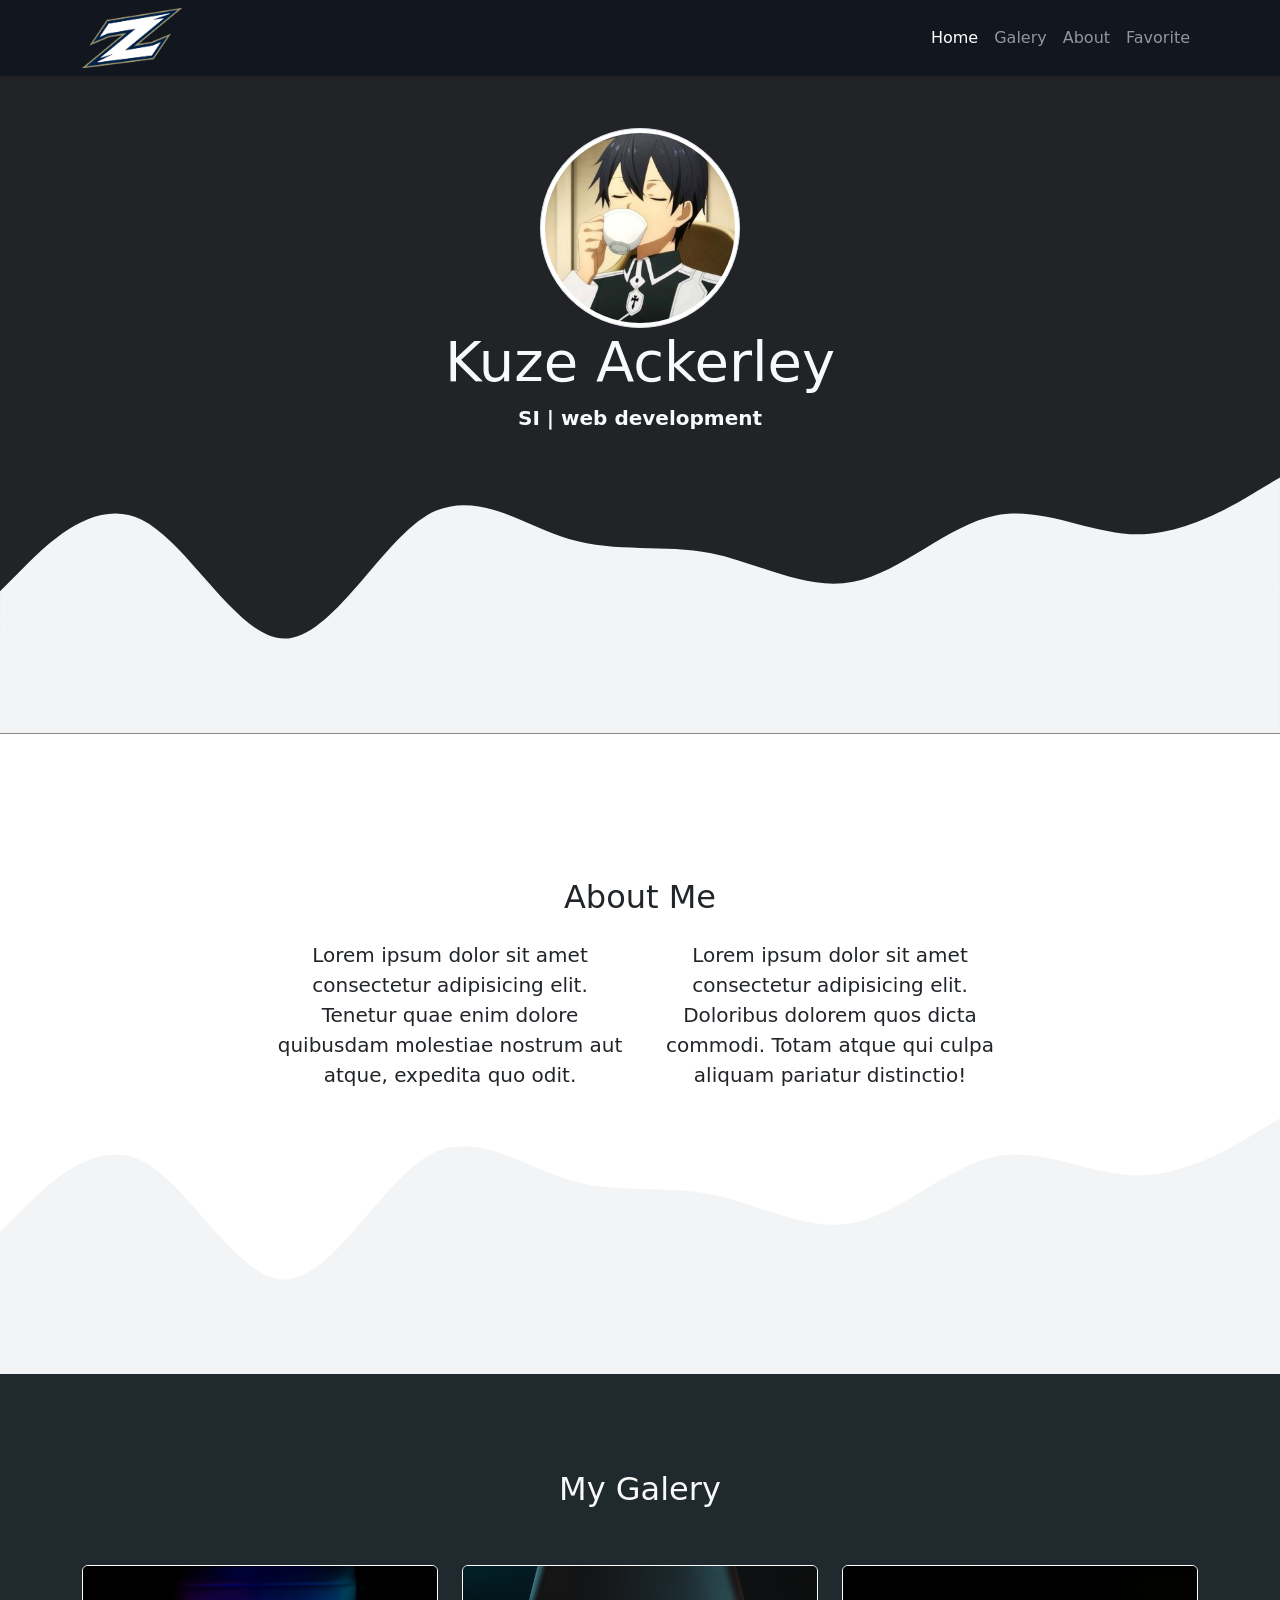
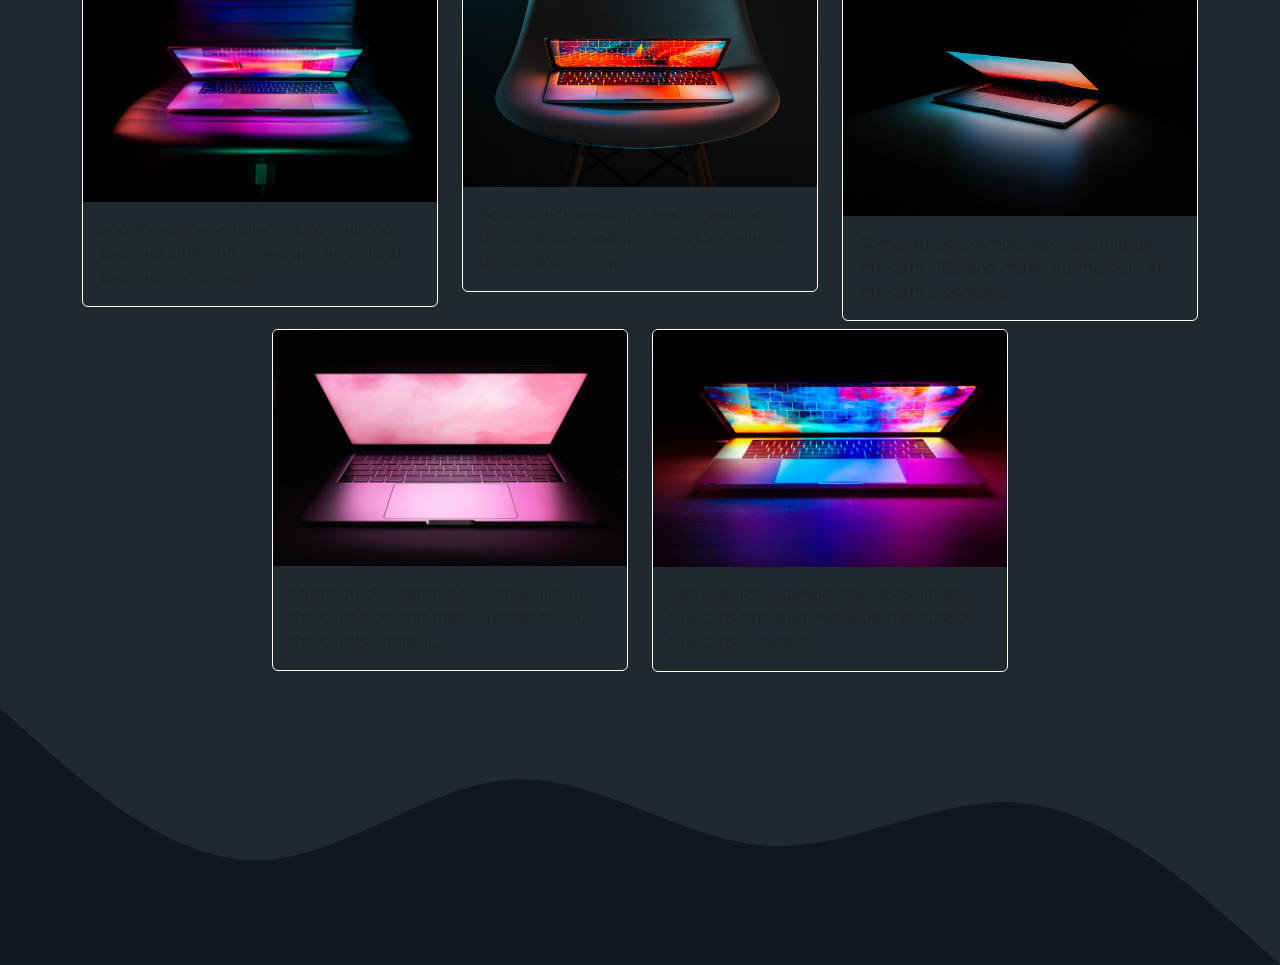
==== index.html @ e46e3fbf "ubah aja" ====
<!DOCTYPE html>
<html lang="en">
  <head>
    <!-- Required meta tags -->
    <meta charset="utf-8" />
    <meta name="viewport" content="width=device-width, initial-scale=1" />

    <!-- Bootstrap CSS -->
    <link href="https://cdn.jsdelivr.net/npm/bootstrap@5.1.3/dist/css/bootstrap.min.css" rel="stylesheet" integrity="sha384-1BmE4kWBq78iYhFldvKuhfTAU6auU8tT94WrHftjDbrCEXSU1oBoqyl2QvZ6jIW3" crossorigin="anonymous" />
    <link rel="stylesheet" href="style.css" />
    <title>My portofolio ! Muhammad Agil!</title>
  </head>

  <body id="home">
    <nav class="navbar navbar-expand-lg navbar-dark shadow-sm fixed-top" style="background-color: #11161f">
      <div class="container">
        <img src="image/logo.png" alt="" width="100" height="60" />

        <button class="navbar-toggler" type="button" data-bs-toggle="collapse" data-bs-target="#navbarNav" aria-controls="navbarNav" aria-expanded="false" aria-label="Toggle navigation">
          <span class="navbar-toggler-icon"></span>
        </button>
        <div class="collapse navbar-collapse" id="navbarNav">
          <ul class="navbar-nav ms-auto">
            <li class="nav-item">
              <a class="nav-link active" aria-current="page" href="#home">Home</a>
            </li>
            <li class="nav-item">
              <a class="nav-link" href="#galery">Galery</a>
            </li>
            <li class="nav-item">
              <a class="nav-link" href="#about">About</a>
            </li>
            <li class="nav-item">
              <a class="nav-link" href="favorite.html">Favorite</a>
            </li>
          </ul>
        </div>
      </div>
    </nav>
    <section class="jumbotron mb-5 text-light">
      <img src="/image/mntp.jpg" alt="agil" width="200" class="rounded-circle img-thumbnail" />
      <h1 class="display-4">Kuze Ackerley</h1>
      <p class="lead fw-bold">SI | web development</p>
      <svg xmlns="http://www.w3.org/2000/svg" viewBox="0 0 1440 320">
        <path
          fill="#f3f4f5"
          fill-opacity="1"
          d="M0,160L26.7,133.3C53.3,107,107,53,160,80C213.3,107,267,213,320,213.3C373.3,213,427,107,480,74.7C533.3,43,587,85,640,101.3C693.3,117,747,107,800,117.3C853.3,128,907,160,960,149.3C1013.3,139,1067,85,1120,74.7C1173.3,64,1227,96,1280,96C1333.3,96,1387,64,1413,48L1440,32L1440,320L1413.3,320C1386.7,320,1333,320,1280,320C1226.7,320,1173,320,1120,320C1066.7,320,1013,320,960,320C906.7,320,853,320,800,320C746.7,320,693,320,640,320C586.7,320,533,320,480,320C426.7,320,373,320,320,320C266.7,320,213,320,160,320C106.7,320,53,320,27,320L0,320Z"
        ></path>
      </svg>
    </section>
    <section id="about">
      <div class="container">
        <div class="row mb-3">
          <div class="col text-center">
            <h2>About Me</h2>
          </div>
        </div>
        <div class="row justify-content-center fs-5 text-center">
          <div class="col-md-4">Lorem ipsum dolor sit amet consectetur adipisicing elit. Tenetur quae enim dolore quibusdam molestiae nostrum aut atque, expedita quo odit.</div>
          <div class="col-md-4">Lorem ipsum dolor sit amet consectetur adipisicing elit. Doloribus dolorem quos dicta commodi. Totam atque qui culpa aliquam pariatur distinctio!</div>
        </div>
      </div>
      <svg xmlns="http://www.w3.org/2000/svg" viewBox="0 0 1440 320">
        <path
          fill="#f3f4f5"
          fill-opacity="1"
          d="M0,160L26.7,133.3C53.3,107,107,53,160,80C213.3,107,267,213,320,213.3C373.3,213,427,107,480,74.7C533.3,43,587,85,640,101.3C693.3,117,747,107,800,117.3C853.3,128,907,160,960,149.3C1013.3,139,1067,85,1120,74.7C1173.3,64,1227,96,1280,96C1333.3,96,1387,64,1413,48L1440,32L1440,320L1413.3,320C1386.7,320,1333,320,1280,320C1226.7,320,1173,320,1120,320C1066.7,320,1013,320,960,320C906.7,320,853,320,800,320C746.7,320,693,320,640,320C586.7,320,533,320,480,320C426.7,320,373,320,320,320C266.7,320,213,320,160,320C106.7,320,53,320,27,320L0,320Z"
        ></path>
      </svg>
    </section>
    <section id="galery">
      <div class="container">
        <div class="row">
          <div class="col text-center fs-3 mb-5 text-light">
            <h2>My Galery</h2>
          </div>
        </div>
        <div class="row justify-content-center text-white">
          <div class="col-md-4 mb-2">
            <div class="card">
              <img src="image/1.jpg" class="card-img-top" alt="..." />
              <div class="card-body">
                <p class="card-text">Some quick example text to build on the card title and make up the bulk of the card's content.</p>
              </div>
            </div>
          </div>
          <div class="col-md-4 mb-2">
            <div class="card">
              <img src="image/4.jpg" class="card-img-top" alt="..." />
              <div class="card-body">
                <p class="card-text">Some quick example text to build on the card title and make up the bulk of the card's content.</p>
              </div>
            </div>
          </div>
          <div class="col-md-4 mb-2">
            <div class="card">
              <img src="image/3.jpg" class="card-img-top" alt="..." />
              <div class="card-body">
                <p class="card-text">Some quick example text to build on the card title and make up the bulk of the card's content.</p>
              </div>
            </div>
          </div>
          <div class="col-md-4 mb-2">
            <div class="card">
              <img src="image/2.jpg" class="card-img-top" alt="..." />
              <div class="card-body">
                <p class="card-text">Some quick example text to build on the card title and make up the bulk of the card's content.</p>
              </div>
            </div>
          </div>
          <div class="col-md-4 mb-2">
            <div class="card">
              <img src="image/5.jpg" class="card-img-top" alt="..." />
              <div class="card-body">
                <p class="card-text">Some quick example text to build on the card title and make up the bulk of the card's content.</p>
              </div>
            </div>
          </div>
        </div>
      </div>
      <svg xmlns="http://www.w3.org/2000/svg" viewBox="0 0 1440 320">
        <path
          fill="#11161f"
          fill-opacity="1"
          d="M0,32L48,74.7C96,117,192,203,288,202.7C384,203,480,117,576,112C672,107,768,181,864,186.7C960,192,1056,128,1152,138.7C1248,149,1344,235,1392,277.3L1440,320L1440,320L1392,320C1344,320,1248,320,1152,320C1056,320,960,320,864,320C768,320,672,320,576,320C480,320,384,320,288,320C192,320,96,320,48,320L0,320Z"
        ></path>
      </svg>
    </section>

    <!-- Optional JavaScript; choose one of the two! -->

    <!-- Option 1: Bootstrap Bundle with Popper -->
    <script src="https://cdn.jsdelivr.net/npm/bootstrap@5.1.3/dist/js/bootstrap.bundle.min.js" integrity="sha384-ka7Sk0Gln4gmtz2MlQnikT1wXgYsOg+OMhuP+IlRH9sENBO0LRn5q+8nbTov4+1p" crossorigin="anonymous"></script>
  </body>
</html>
---- style.css ----
.jumbotron {
  padding-top: 8rem;
  background-color: #222327;
  text-align: center;
}
.card {
  background-color: #1f292e;
  border-color: white;
}
#galery {
  background-color: #1f292e;
}
section {
  padding-top: 6rem;
}
footer {
  background-color: #11161f;
}
footer a {
  text-decoration: none;
}
.daftar {
  padding: 24rem;
  background-color: white;
  text-align: center;
}
.card-title{
  text-center;
}
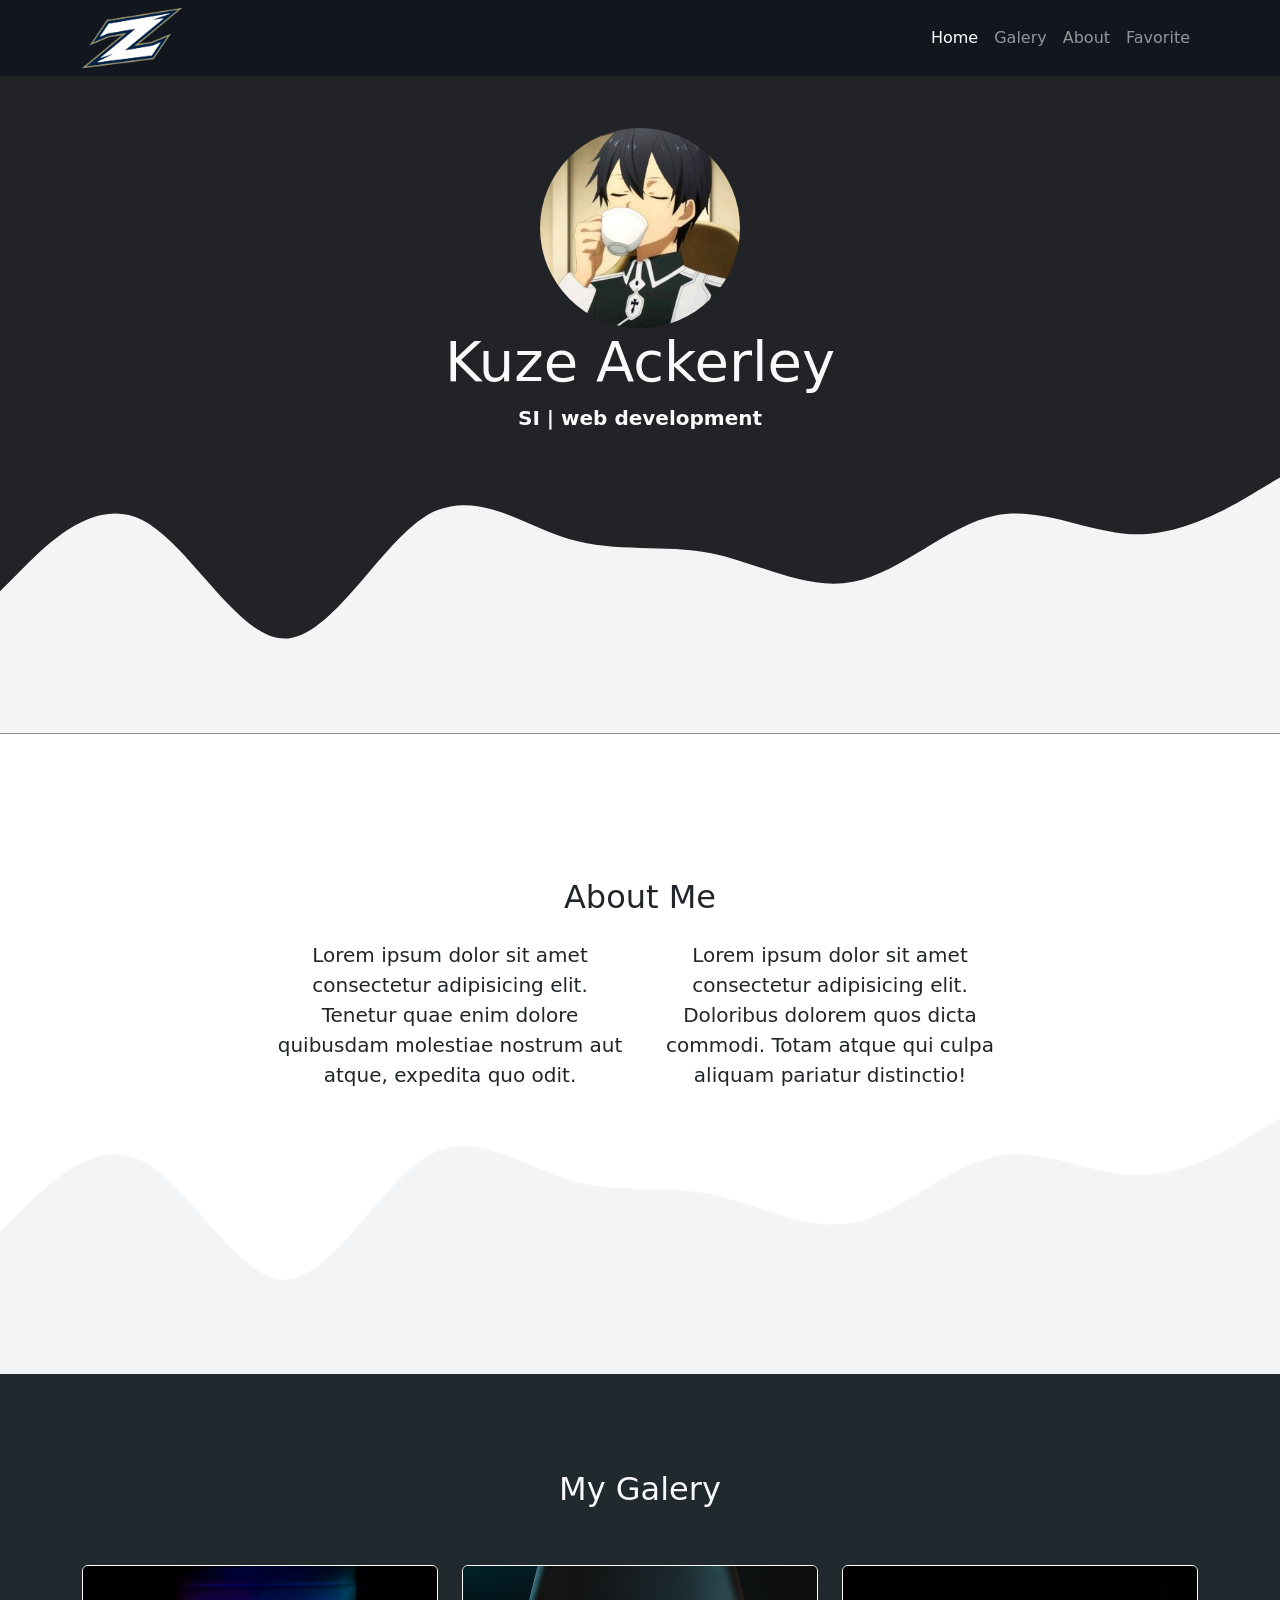
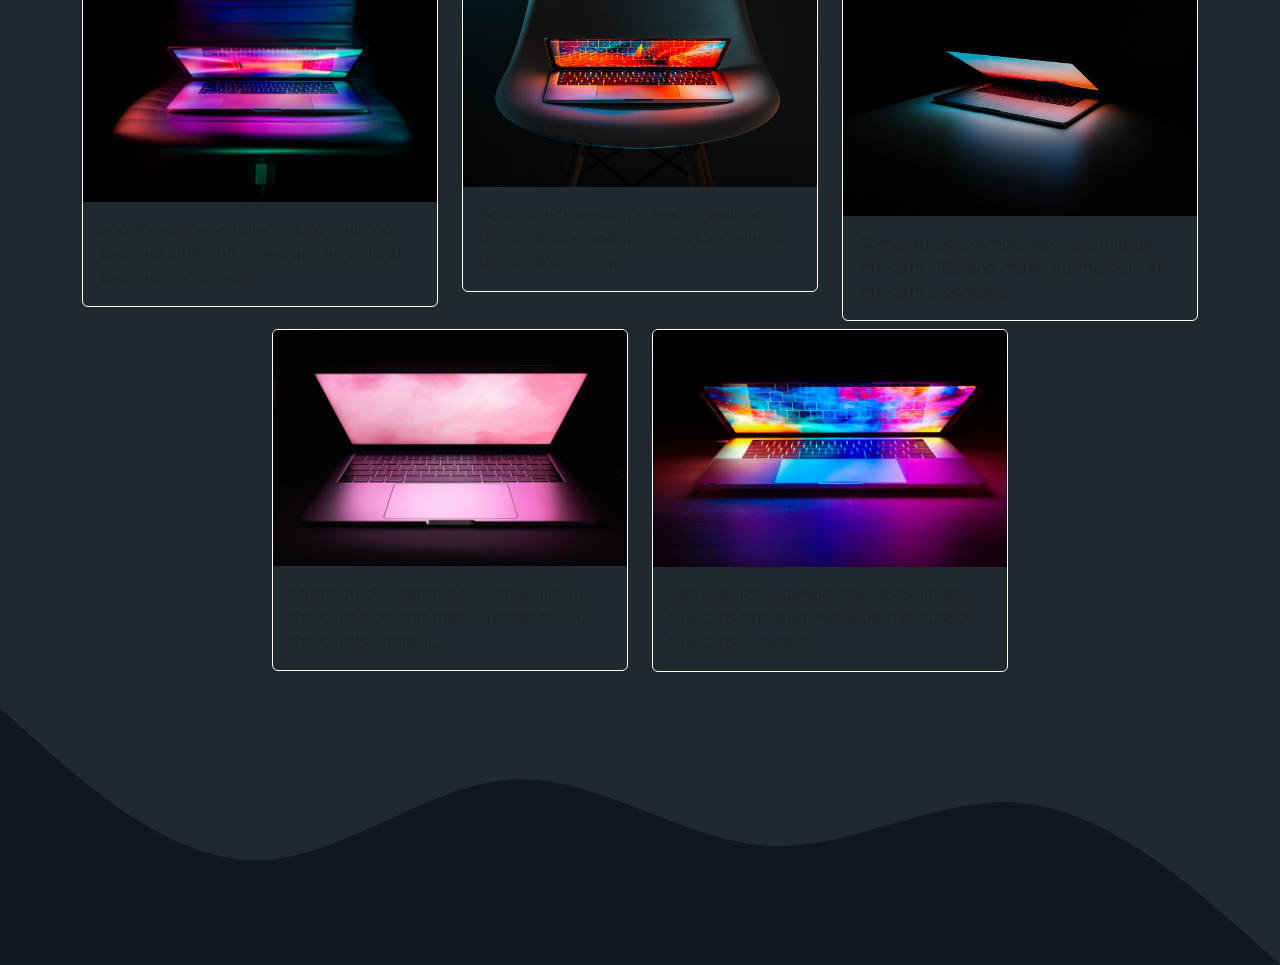
==== commit 83ce2349: "ubah lah" ====
--- a/index.html
+++ b/index.html
@@ -38,7 +38,7 @@
       </div>
     </nav>
     <section class="jumbotron mb-5 text-light">
-      <img src="/image/mntp.jpg" alt="agil" width="200" class="rounded-circle img-thumbnail" />
+      <img src="/image/mntp.jpg" alt="agil" width="200" class="rounded-circle" />
       <h1 class="display-4">Kuze Ackerley</h1>
       <p class="lead fw-bold">SI | web development</p>
       <svg xmlns="http://www.w3.org/2000/svg" viewBox="0 0 1440 320">
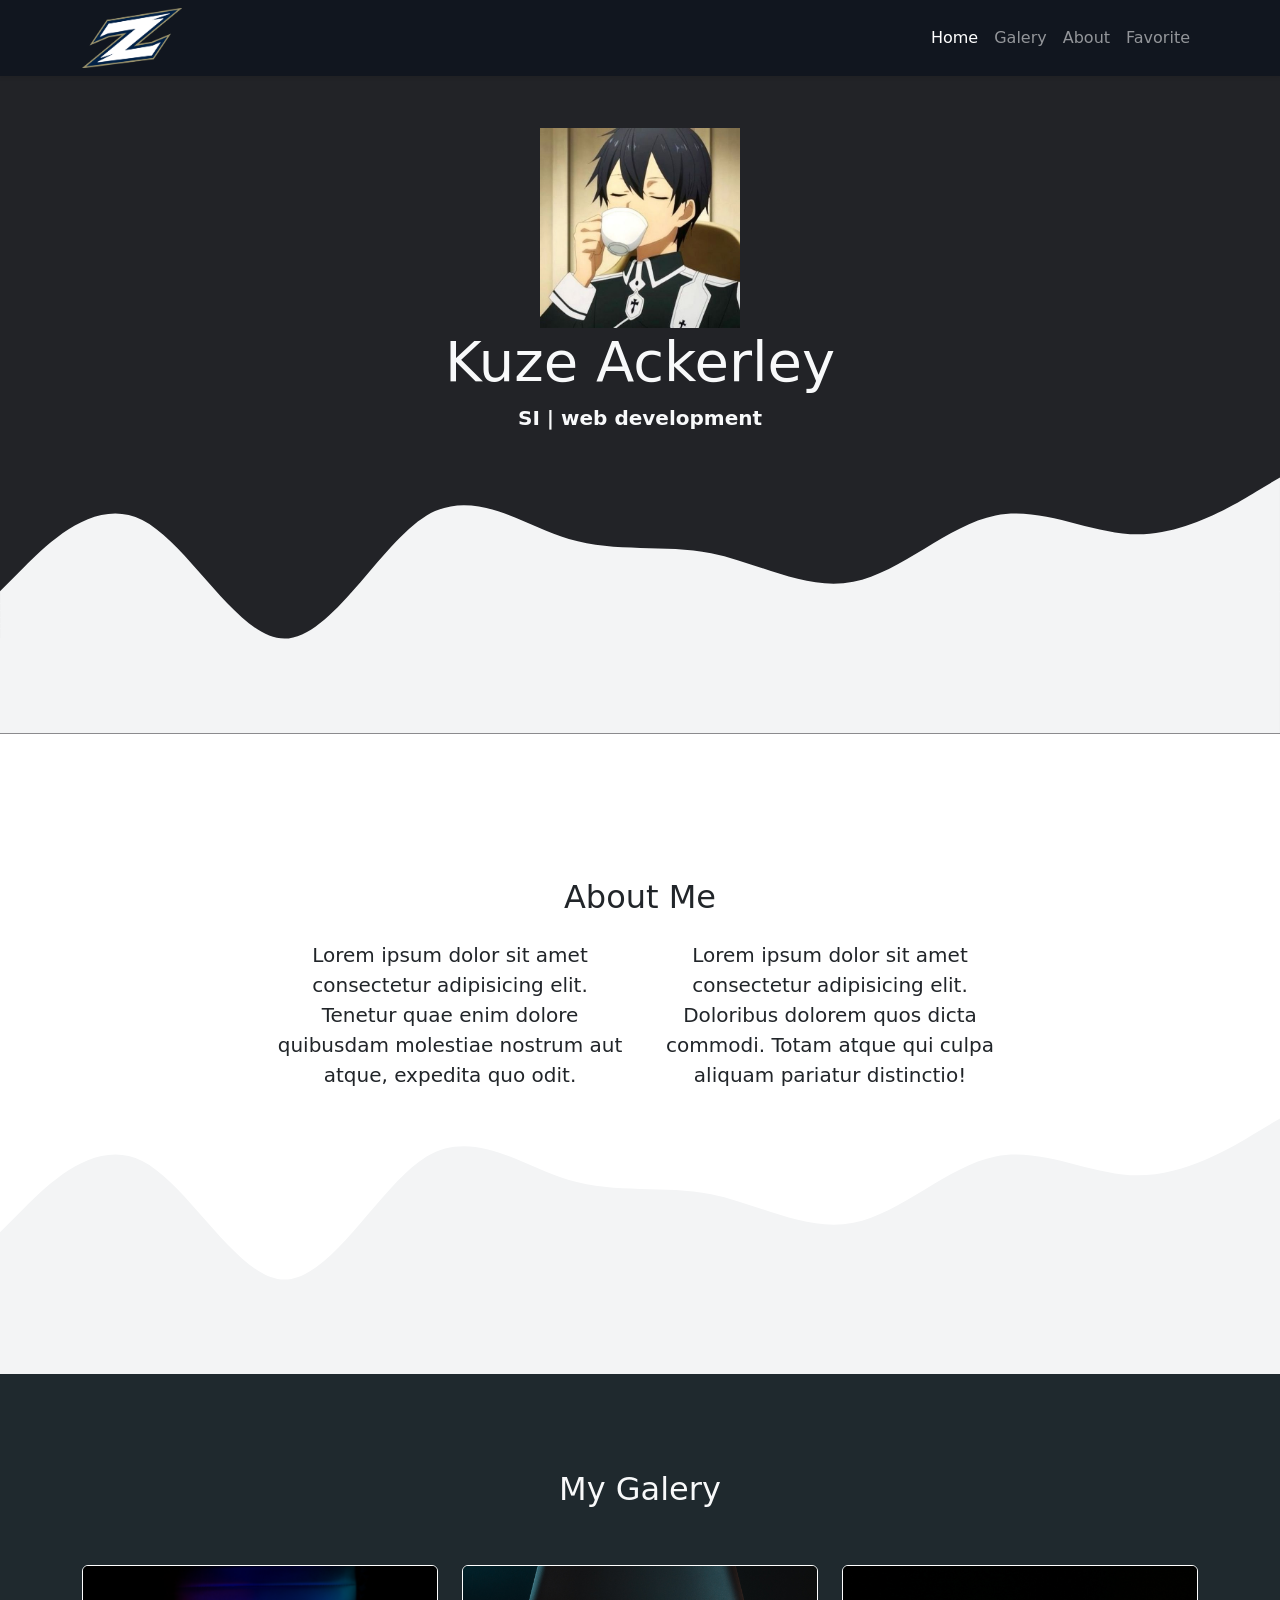
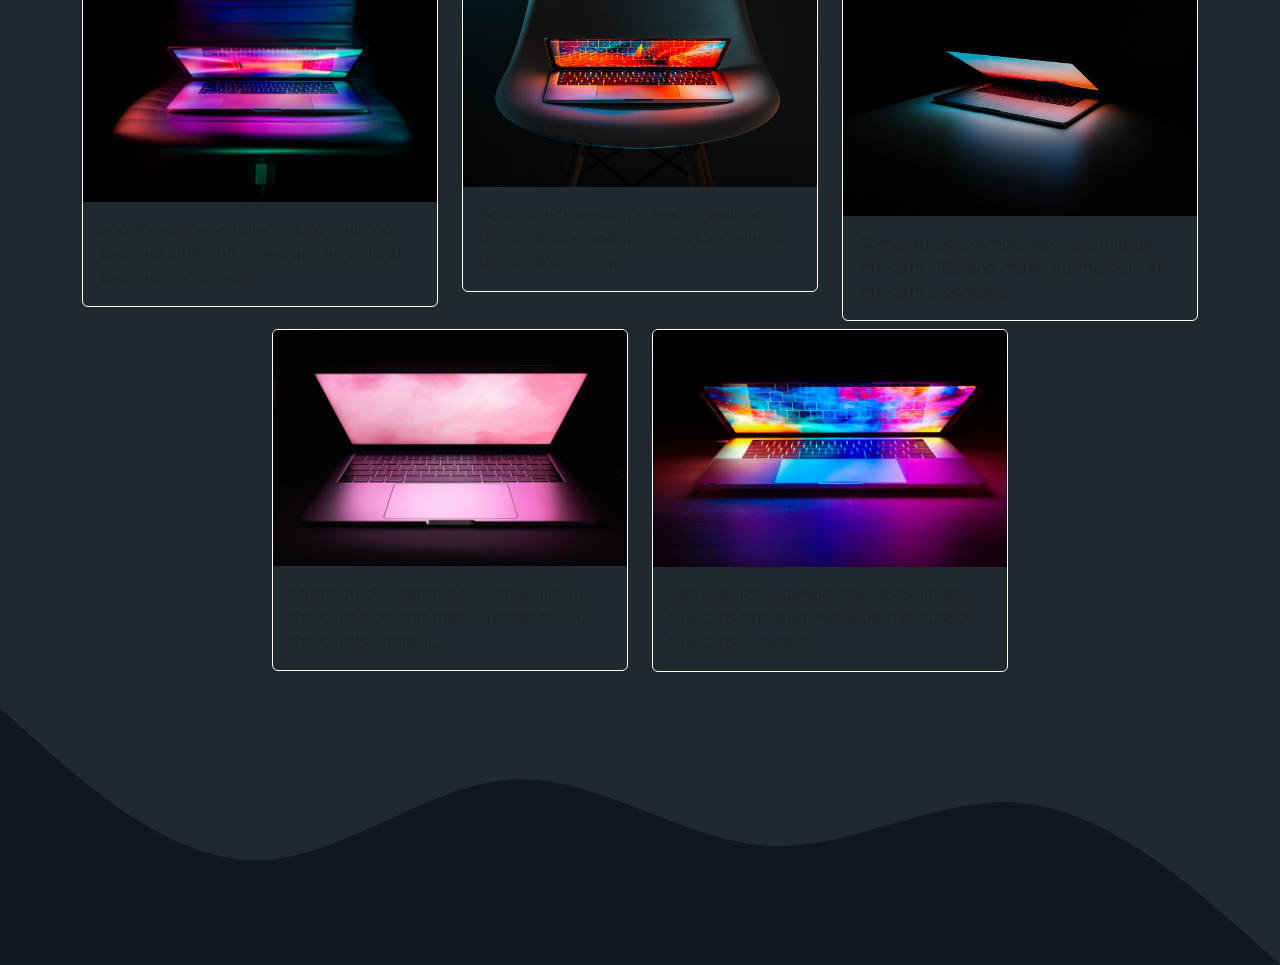
==== commit 0f27fc75: "ubah lahhh" ====
--- a/index.html
+++ b/index.html
@@ -38,7 +38,7 @@
       </div>
     </nav>
     <section class="jumbotron mb-5 text-light">
-      <img src="/image/mntp.jpg" alt="agil" width="200" class="rounded-circle" />
+      <img src="/image/mntp.jpg" alt="agil" width="200" />
       <h1 class="display-4">Kuze Ackerley</h1>
       <p class="lead fw-bold">SI | web development</p>
       <svg xmlns="http://www.w3.org/2000/svg" viewBox="0 0 1440 320">
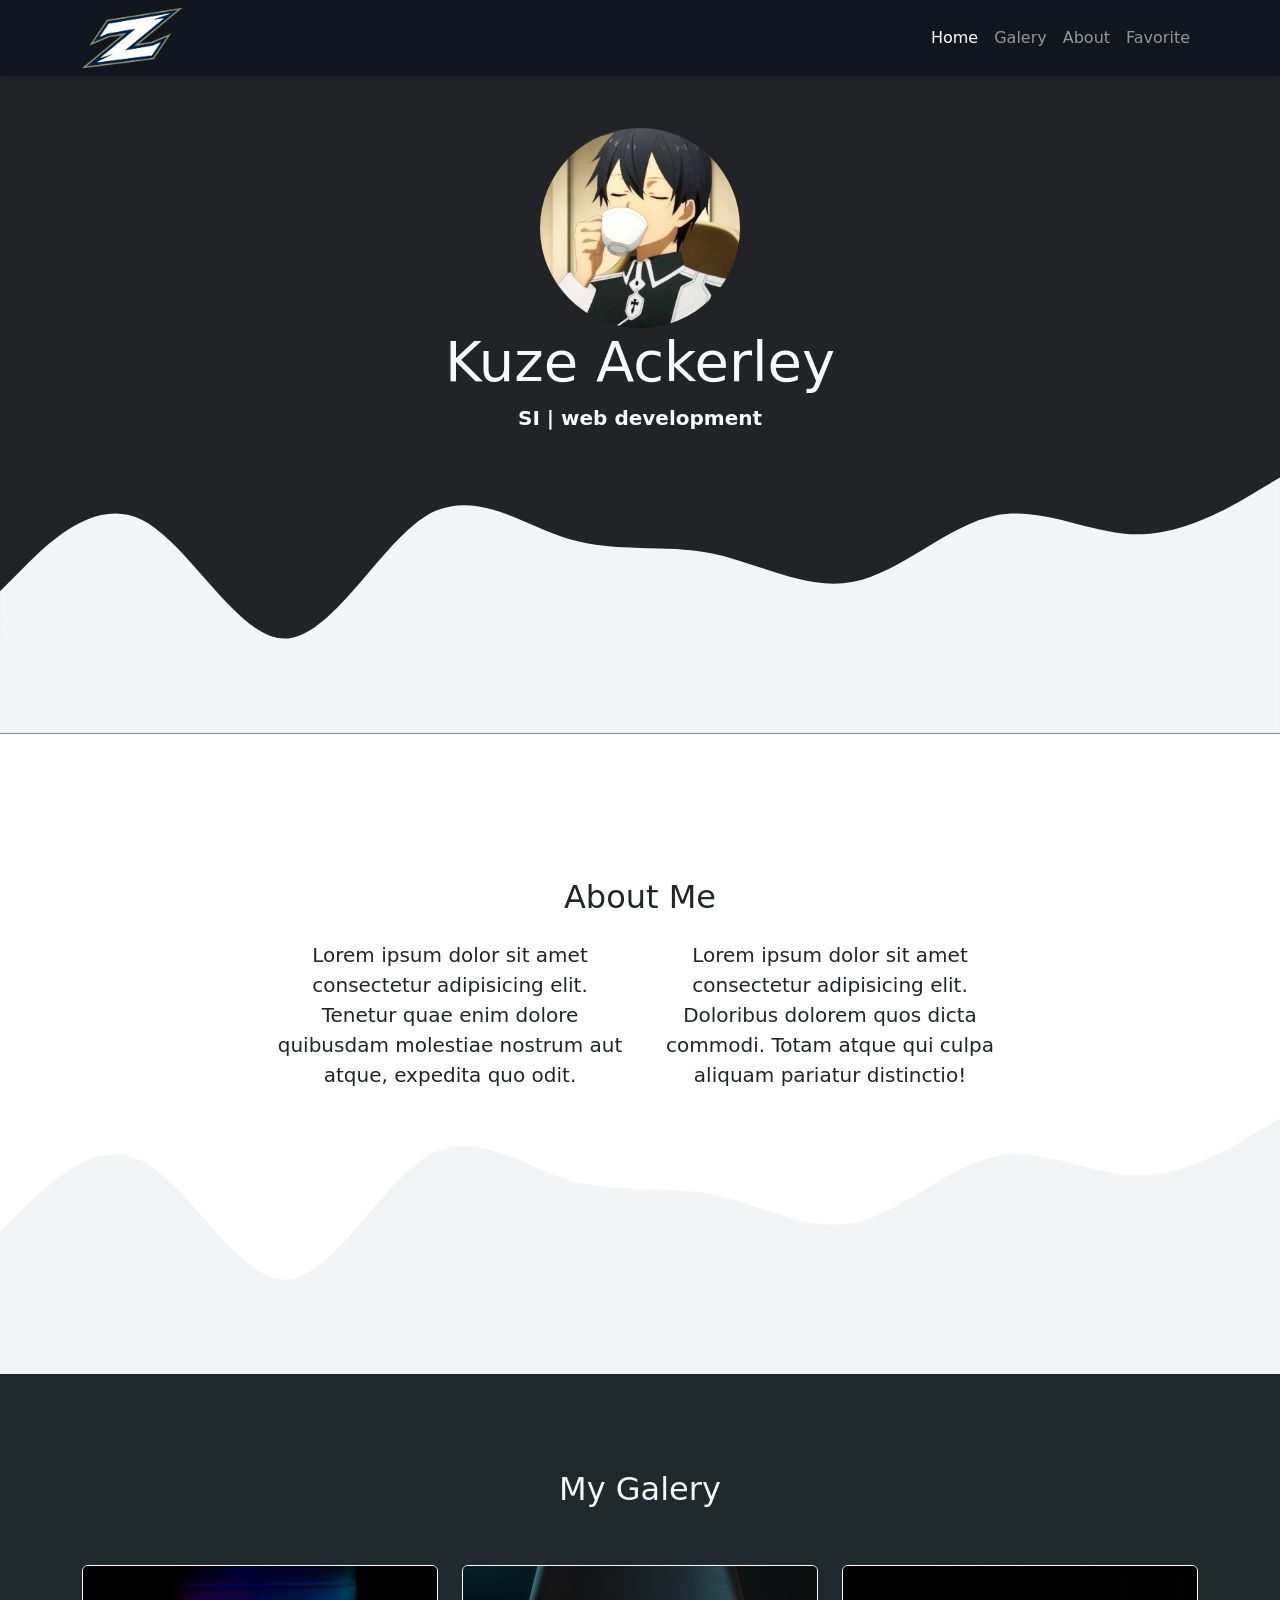
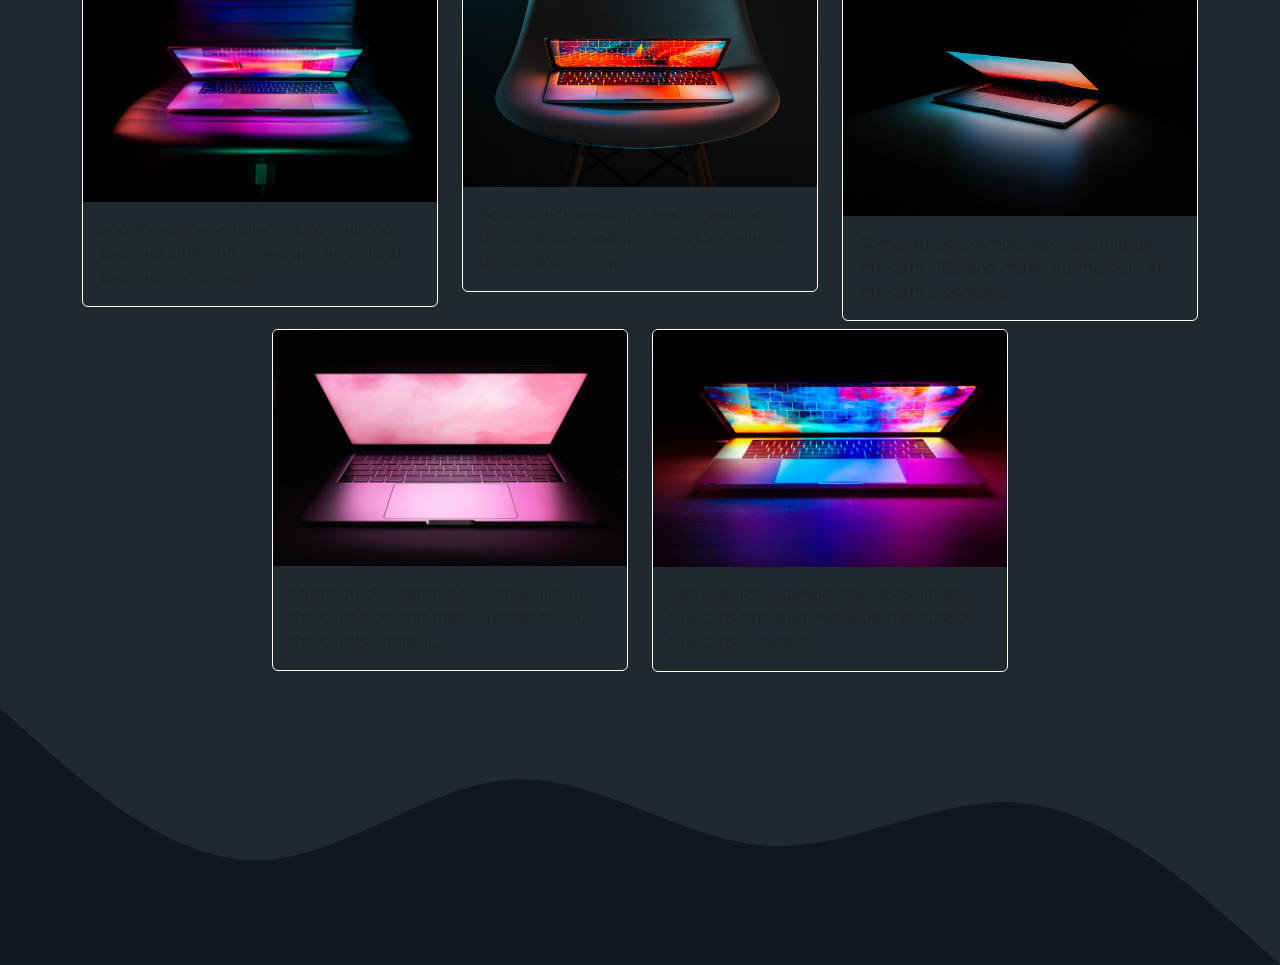
==== commit a9954046: "ubah pls" ====
--- a/index.html
+++ b/index.html
@@ -38,7 +38,7 @@
       </div>
     </nav>
     <section class="jumbotron mb-5 text-light">
-      <img src="/image/mntp.jpg" alt="agil" width="200" />
+      <img src="/image/11.png" alt="agil" width="200" class="rounded-circle" />
       <h1 class="display-4">Kuze Ackerley</h1>
       <p class="lead fw-bold">SI | web development</p>
       <svg xmlns="http://www.w3.org/2000/svg" viewBox="0 0 1440 320">
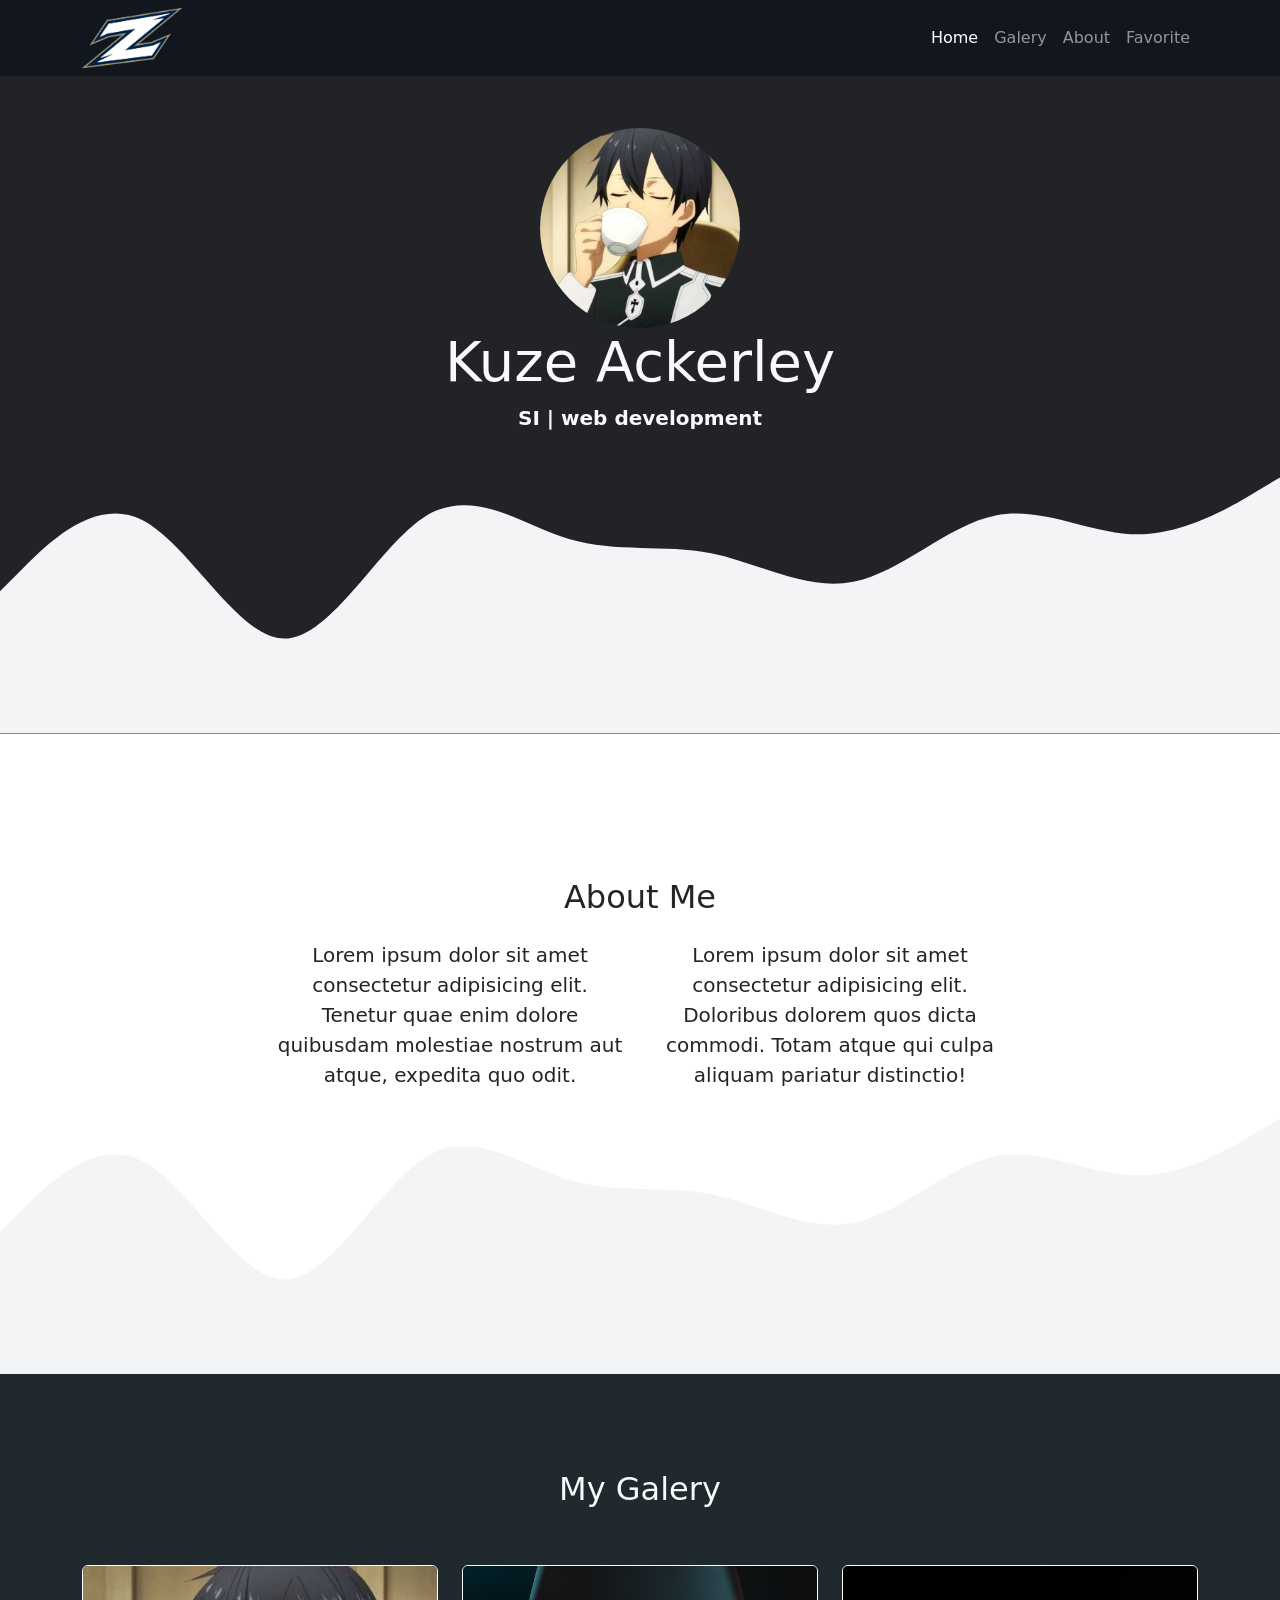
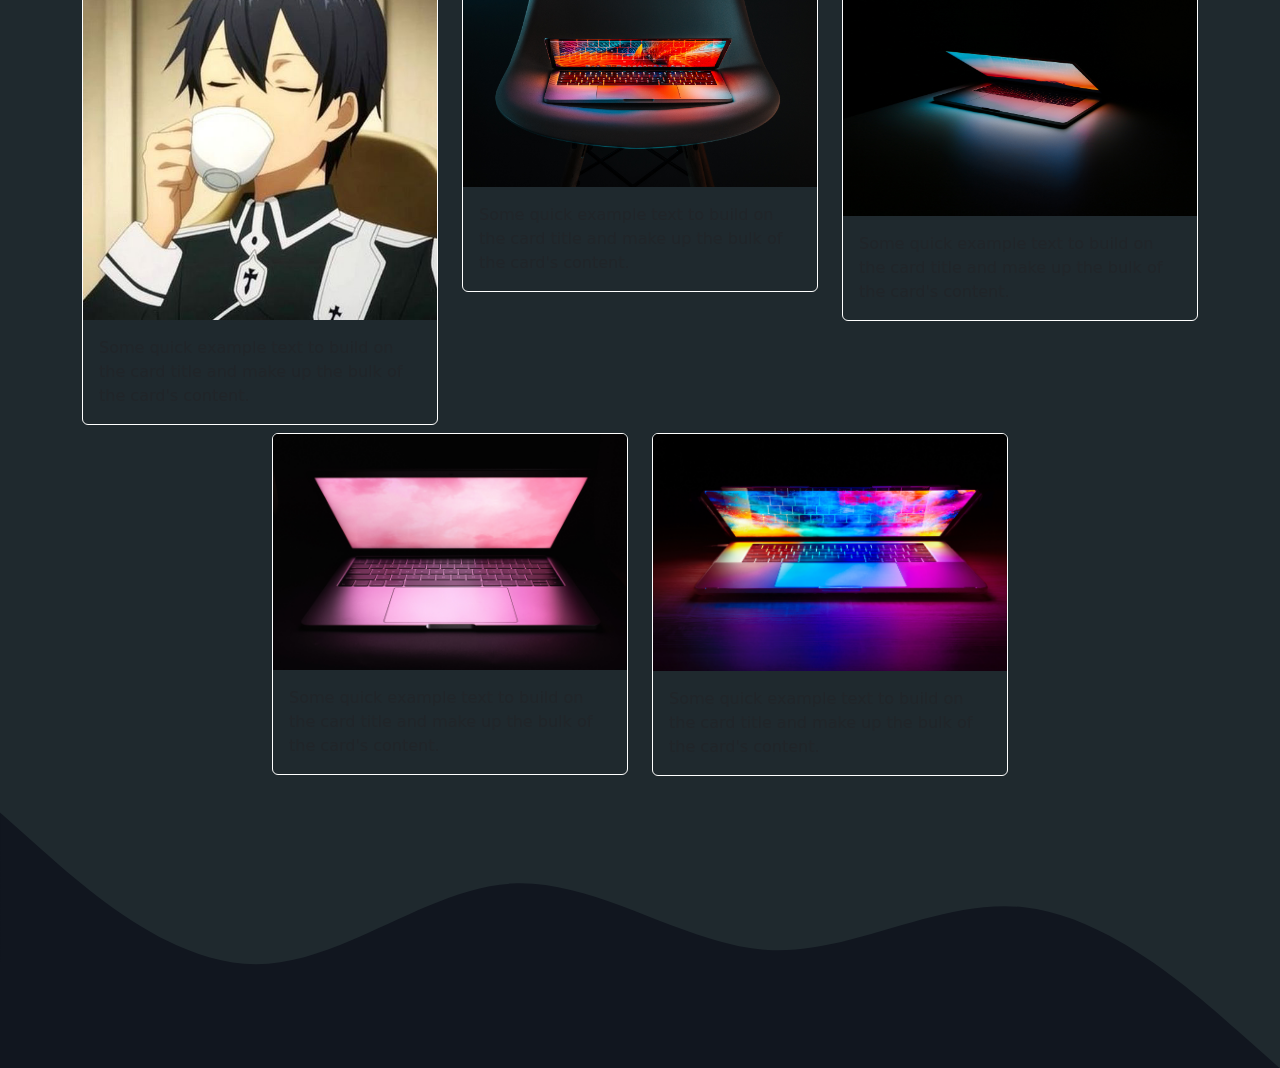
==== commit 0319a9c2: "ubah pls" ====
--- a/index.html
+++ b/index.html
@@ -79,7 +79,7 @@
         <div class="row justify-content-center text-white">
           <div class="col-md-4 mb-2">
             <div class="card">
-              <img src="image/1.jpg" class="card-img-top" alt="..." />
+              <img src="image/11.png" class="card-img-top" alt="..." />
               <div class="card-body">
                 <p class="card-text">Some quick example text to build on the card title and make up the bulk of the card's content.</p>
               </div>
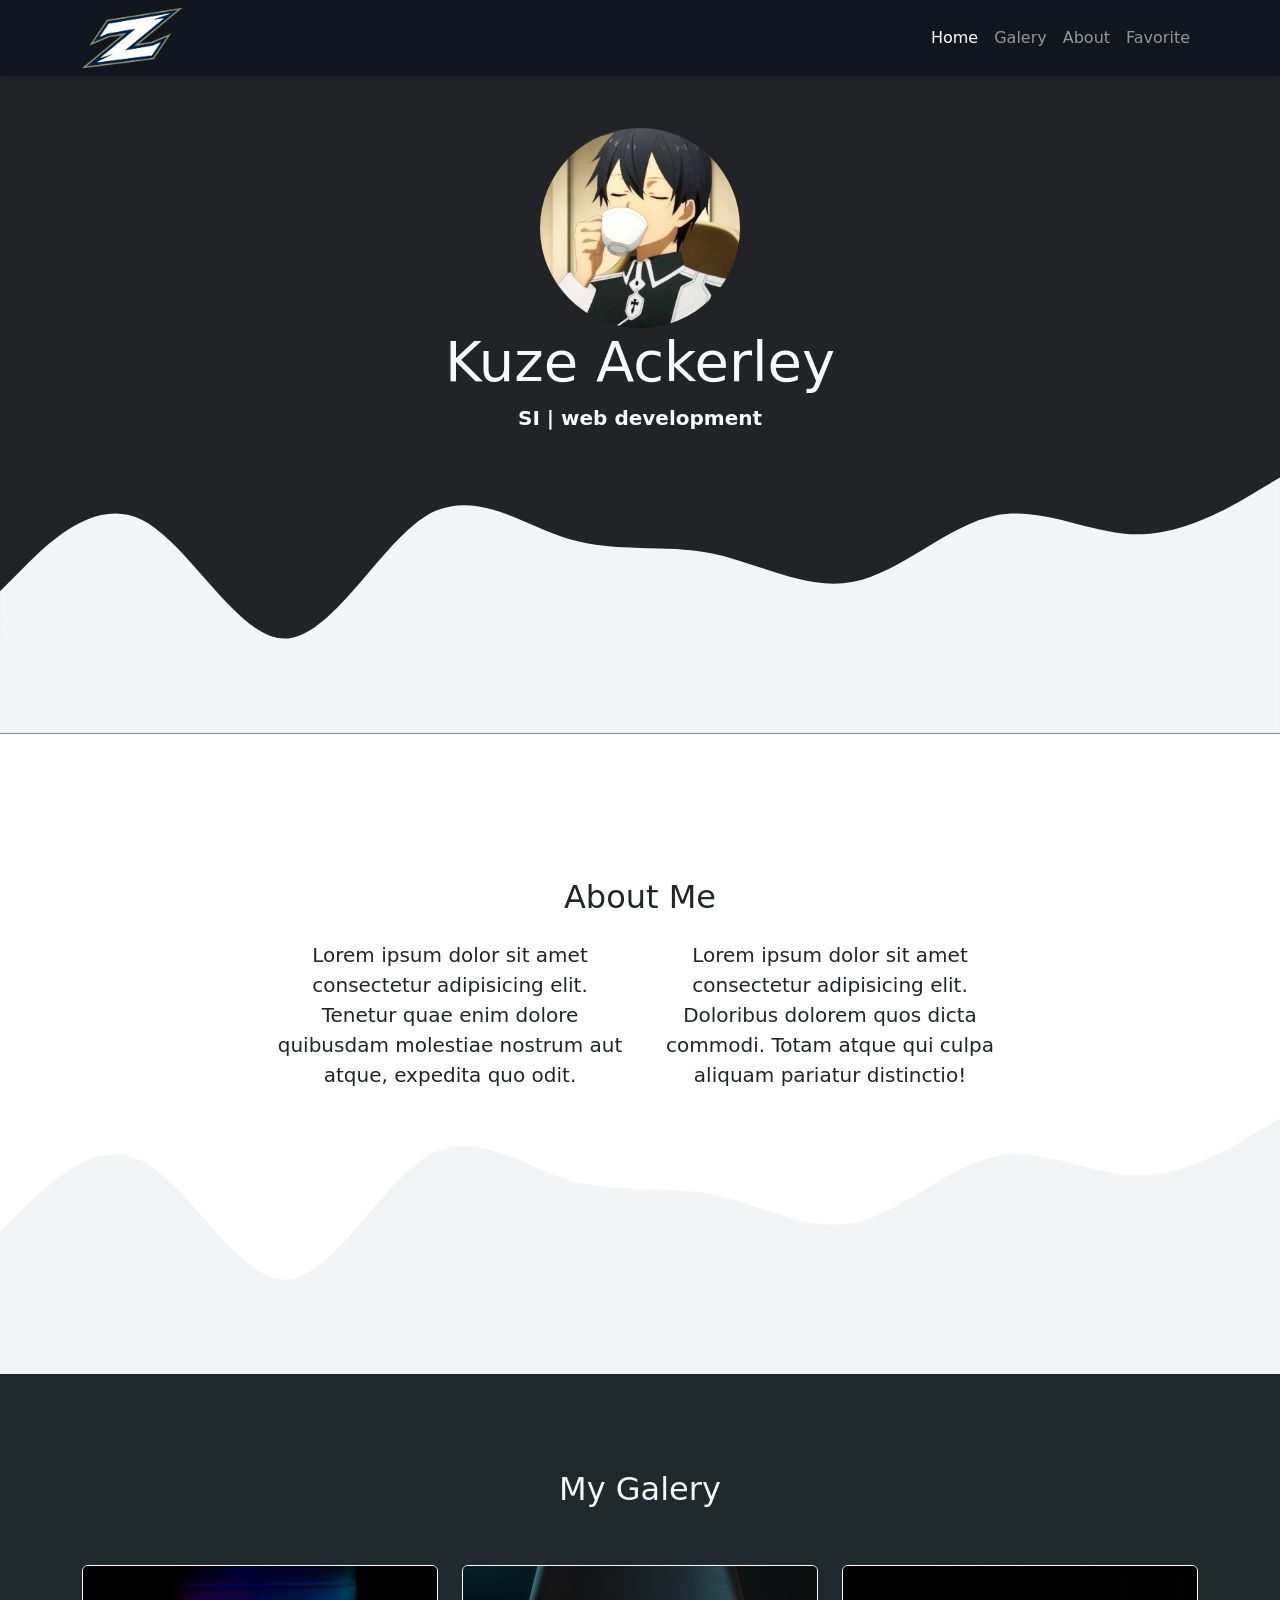
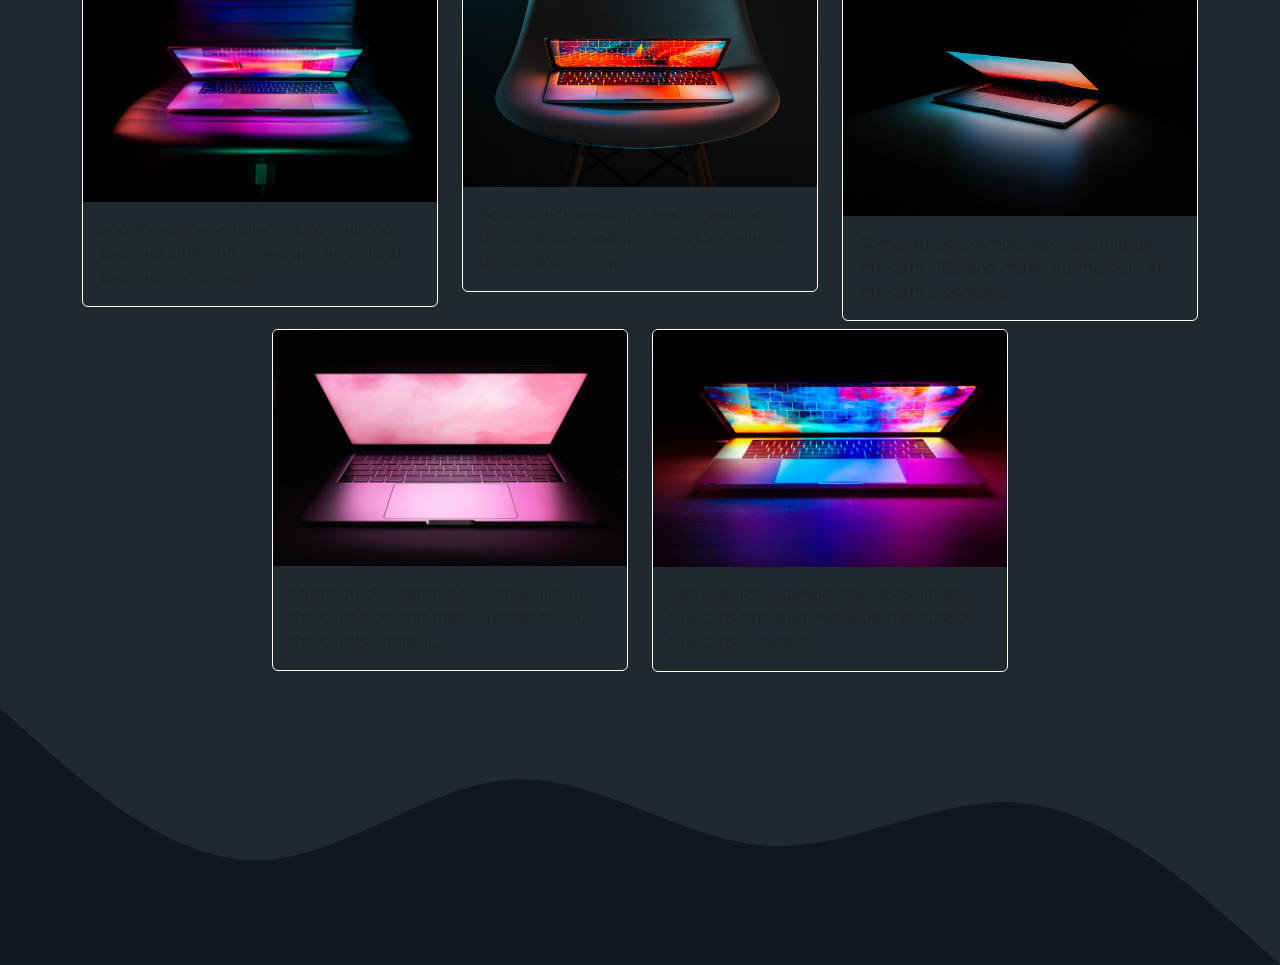
==== commit 12ec6273: "ubah pls" ====
--- a/index.html
+++ b/index.html
@@ -79,7 +79,7 @@
         <div class="row justify-content-center text-white">
           <div class="col-md-4 mb-2">
             <div class="card">
-              <img src="image/11.png" class="card-img-top" alt="..." />
+              <img src="image/1.jpg" class="card-img-top" alt="..." />
               <div class="card-body">
                 <p class="card-text">Some quick example text to build on the card title and make up the bulk of the card's content.</p>
               </div>
--- a/style.css
+++ b/style.css
@@ -27,4 +27,10 @@
 }
 .card-title{
   text-center;
+}
+.card-body a{
+  background-color:#11161F;
+}
+.card-body a:hover{
+  background-color:red;
 }
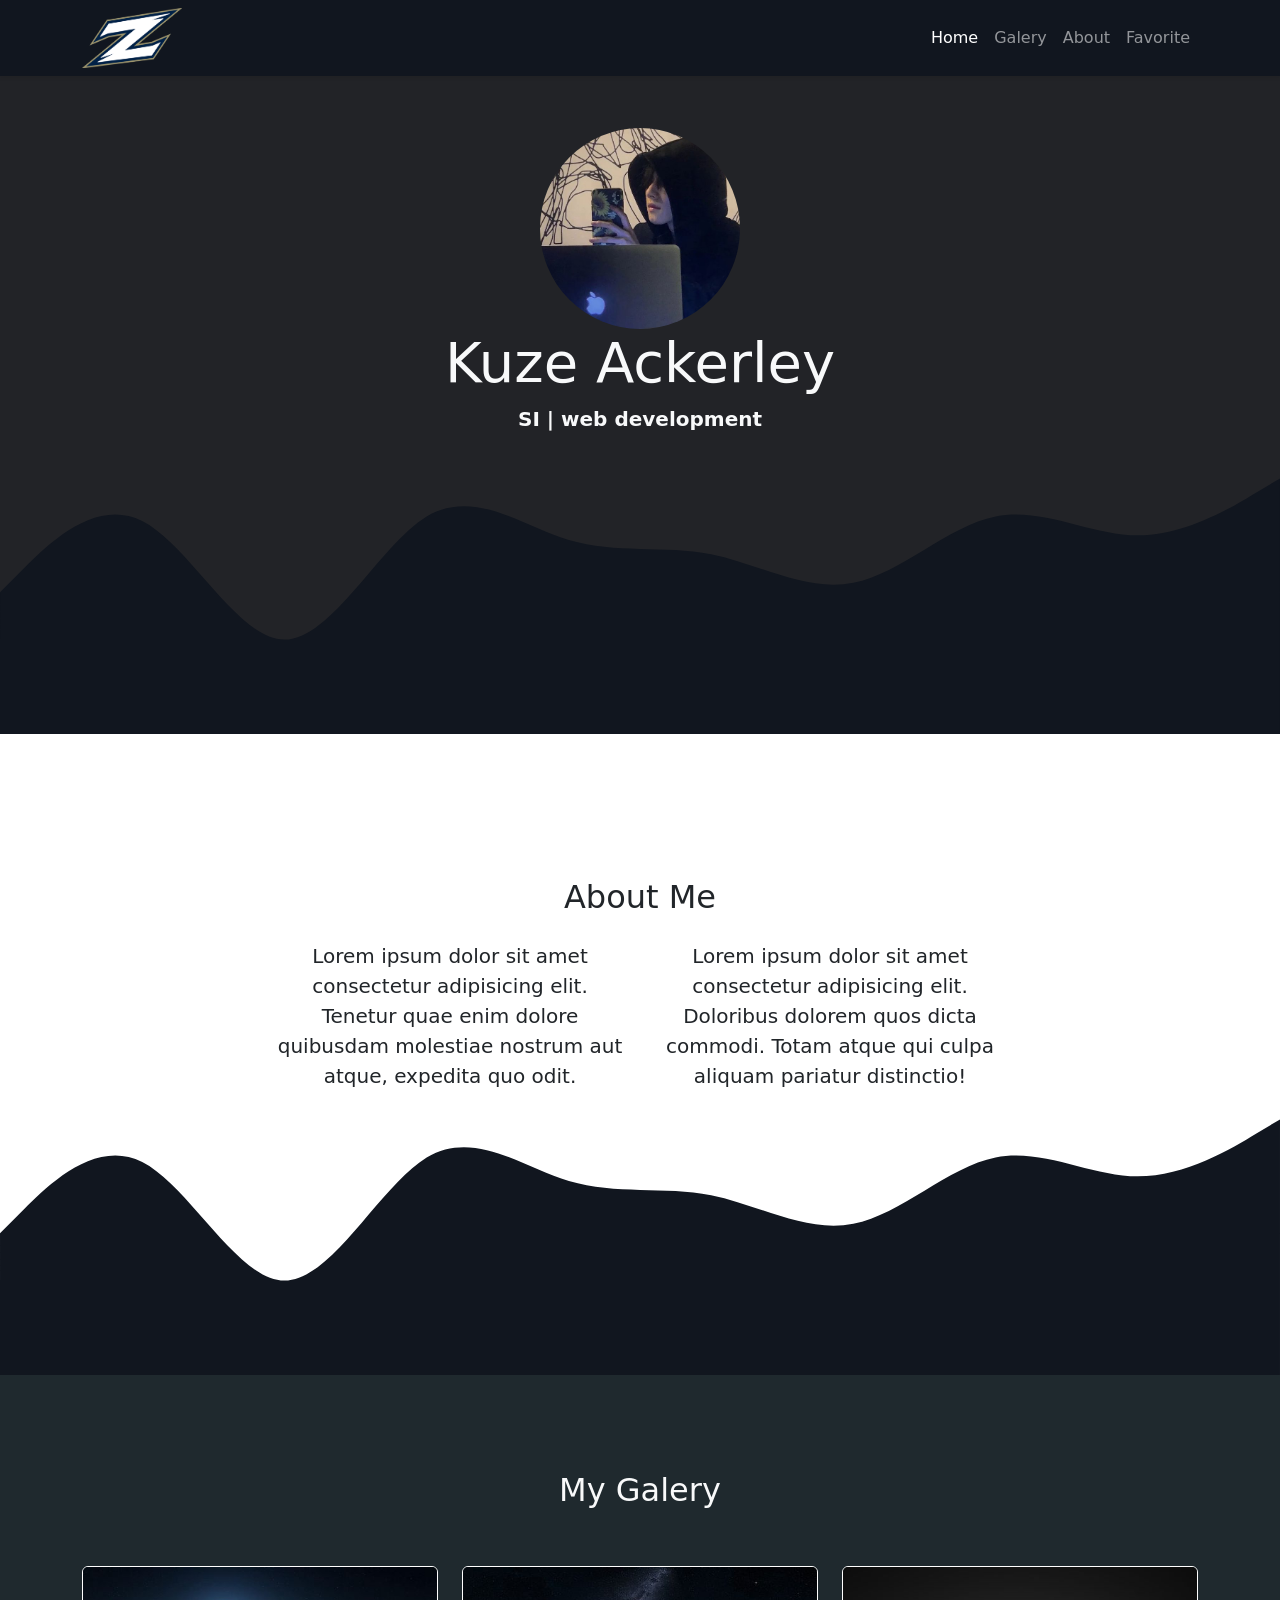
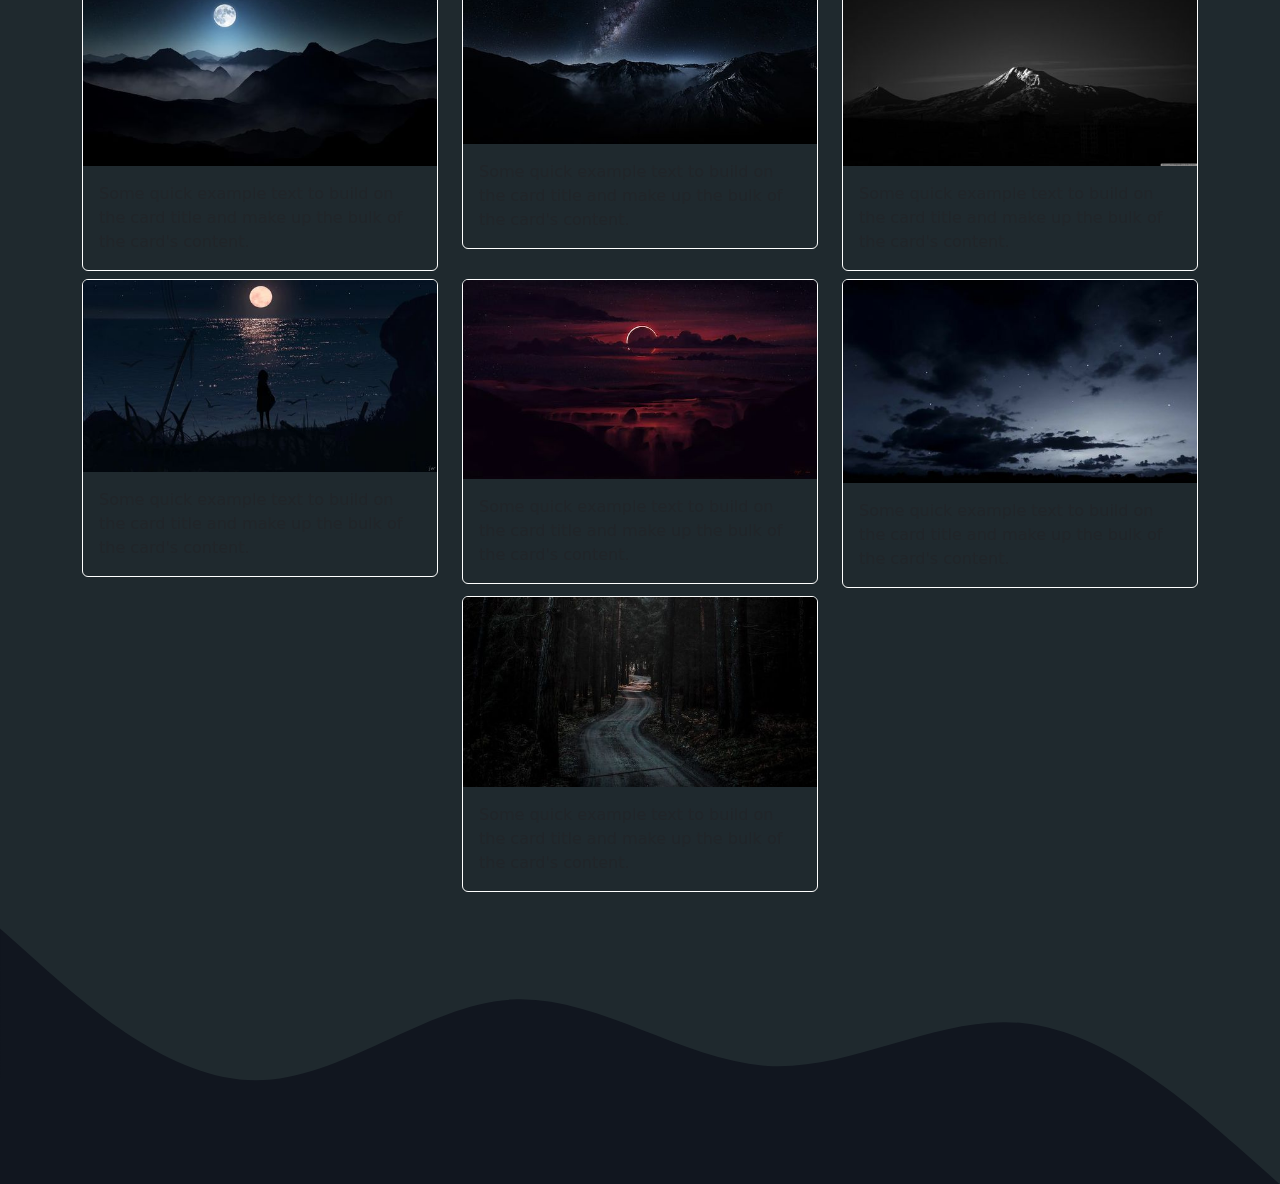
==== commit 3ceeef24: "ubah pls" ====
--- a/index.html
+++ b/index.html
@@ -38,12 +38,12 @@
       </div>
     </nav>
     <section class="jumbotron mb-5 text-light">
-      <img src="/image/11.png" alt="agil" width="200" class="rounded-circle" />
+      <img src="/image/profil.jpg" alt="agil" width="200" class="rounded-circle" />
       <h1 class="display-4">Kuze Ackerley</h1>
       <p class="lead fw-bold">SI | web development</p>
       <svg xmlns="http://www.w3.org/2000/svg" viewBox="0 0 1440 320">
         <path
-          fill="#f3f4f5"
+          fill="#11161F"
           fill-opacity="1"
           d="M0,160L26.7,133.3C53.3,107,107,53,160,80C213.3,107,267,213,320,213.3C373.3,213,427,107,480,74.7C533.3,43,587,85,640,101.3C693.3,117,747,107,800,117.3C853.3,128,907,160,960,149.3C1013.3,139,1067,85,1120,74.7C1173.3,64,1227,96,1280,96C1333.3,96,1387,64,1413,48L1440,32L1440,320L1413.3,320C1386.7,320,1333,320,1280,320C1226.7,320,1173,320,1120,320C1066.7,320,1013,320,960,320C906.7,320,853,320,800,320C746.7,320,693,320,640,320C586.7,320,533,320,480,320C426.7,320,373,320,320,320C266.7,320,213,320,160,320C106.7,320,53,320,27,320L0,320Z"
         ></path>
@@ -63,7 +63,7 @@
       </div>
       <svg xmlns="http://www.w3.org/2000/svg" viewBox="0 0 1440 320">
         <path
-          fill="#f3f4f5"
+          fill="#11161F"
           fill-opacity="1"
           d="M0,160L26.7,133.3C53.3,107,107,53,160,80C213.3,107,267,213,320,213.3C373.3,213,427,107,480,74.7C533.3,43,587,85,640,101.3C693.3,117,747,107,800,117.3C853.3,128,907,160,960,149.3C1013.3,139,1067,85,1120,74.7C1173.3,64,1227,96,1280,96C1333.3,96,1387,64,1413,48L1440,32L1440,320L1413.3,320C1386.7,320,1333,320,1280,320C1226.7,320,1173,320,1120,320C1066.7,320,1013,320,960,320C906.7,320,853,320,800,320C746.7,320,693,320,640,320C586.7,320,533,320,480,320C426.7,320,373,320,320,320C266.7,320,213,320,160,320C106.7,320,53,320,27,320L0,320Z"
         ></path>
@@ -79,7 +79,7 @@
         <div class="row justify-content-center text-white">
           <div class="col-md-4 mb-2">
             <div class="card">
-              <img src="image/1.jpg" class="card-img-top" alt="..." />
+              <img src="image/a.jpg" class="card-img-top" alt="..." />
               <div class="card-body">
                 <p class="card-text">Some quick example text to build on the card title and make up the bulk of the card's content.</p>
               </div>
@@ -87,7 +87,7 @@
           </div>
           <div class="col-md-4 mb-2">
             <div class="card">
-              <img src="image/4.jpg" class="card-img-top" alt="..." />
+              <img src="image/b.jpg" class="card-img-top" alt="..." />
               <div class="card-body">
                 <p class="card-text">Some quick example text to build on the card title and make up the bulk of the card's content.</p>
               </div>
@@ -95,7 +95,7 @@
           </div>
           <div class="col-md-4 mb-2">
             <div class="card">
-              <img src="image/3.jpg" class="card-img-top" alt="..." />
+              <img src="image/c.jpg" class="card-img-top" alt="..." />
               <div class="card-body">
                 <p class="card-text">Some quick example text to build on the card title and make up the bulk of the card's content.</p>
               </div>
@@ -103,7 +103,7 @@
           </div>
           <div class="col-md-4 mb-2">
             <div class="card">
-              <img src="image/2.jpg" class="card-img-top" alt="..." />
+              <img src="image/d.jpg" class="card-img-top" alt="..." />
               <div class="card-body">
                 <p class="card-text">Some quick example text to build on the card title and make up the bulk of the card's content.</p>
               </div>
@@ -111,7 +111,23 @@
           </div>
           <div class="col-md-4 mb-2">
             <div class="card">
-              <img src="image/5.jpg" class="card-img-top" alt="..." />
+              <img src="image/e.jpg" class="card-img-top" alt="..." />
+              <div class="card-body">
+                <p class="card-text">Some quick example text to build on the card title and make up the bulk of the card's content.</p>
+              </div>
+            </div>
+          </div>
+          <div class="col-md-4 mb-2">
+            <div class="card">
+              <img src="image/f.jpg" class="card-img-top" alt="..." />
+              <div class="card-body">
+                <p class="card-text">Some quick example text to build on the card title and make up the bulk of the card's content.</p>
+              </div>
+            </div>
+          </div>
+          <div class="col-md-4 mb-2">
+            <div class="card">
+              <img src="image/g.jpg" class="card-img-top" alt="..." />
               <div class="card-body">
                 <p class="card-text">Some quick example text to build on the card title and make up the bulk of the card's content.</p>
               </div>
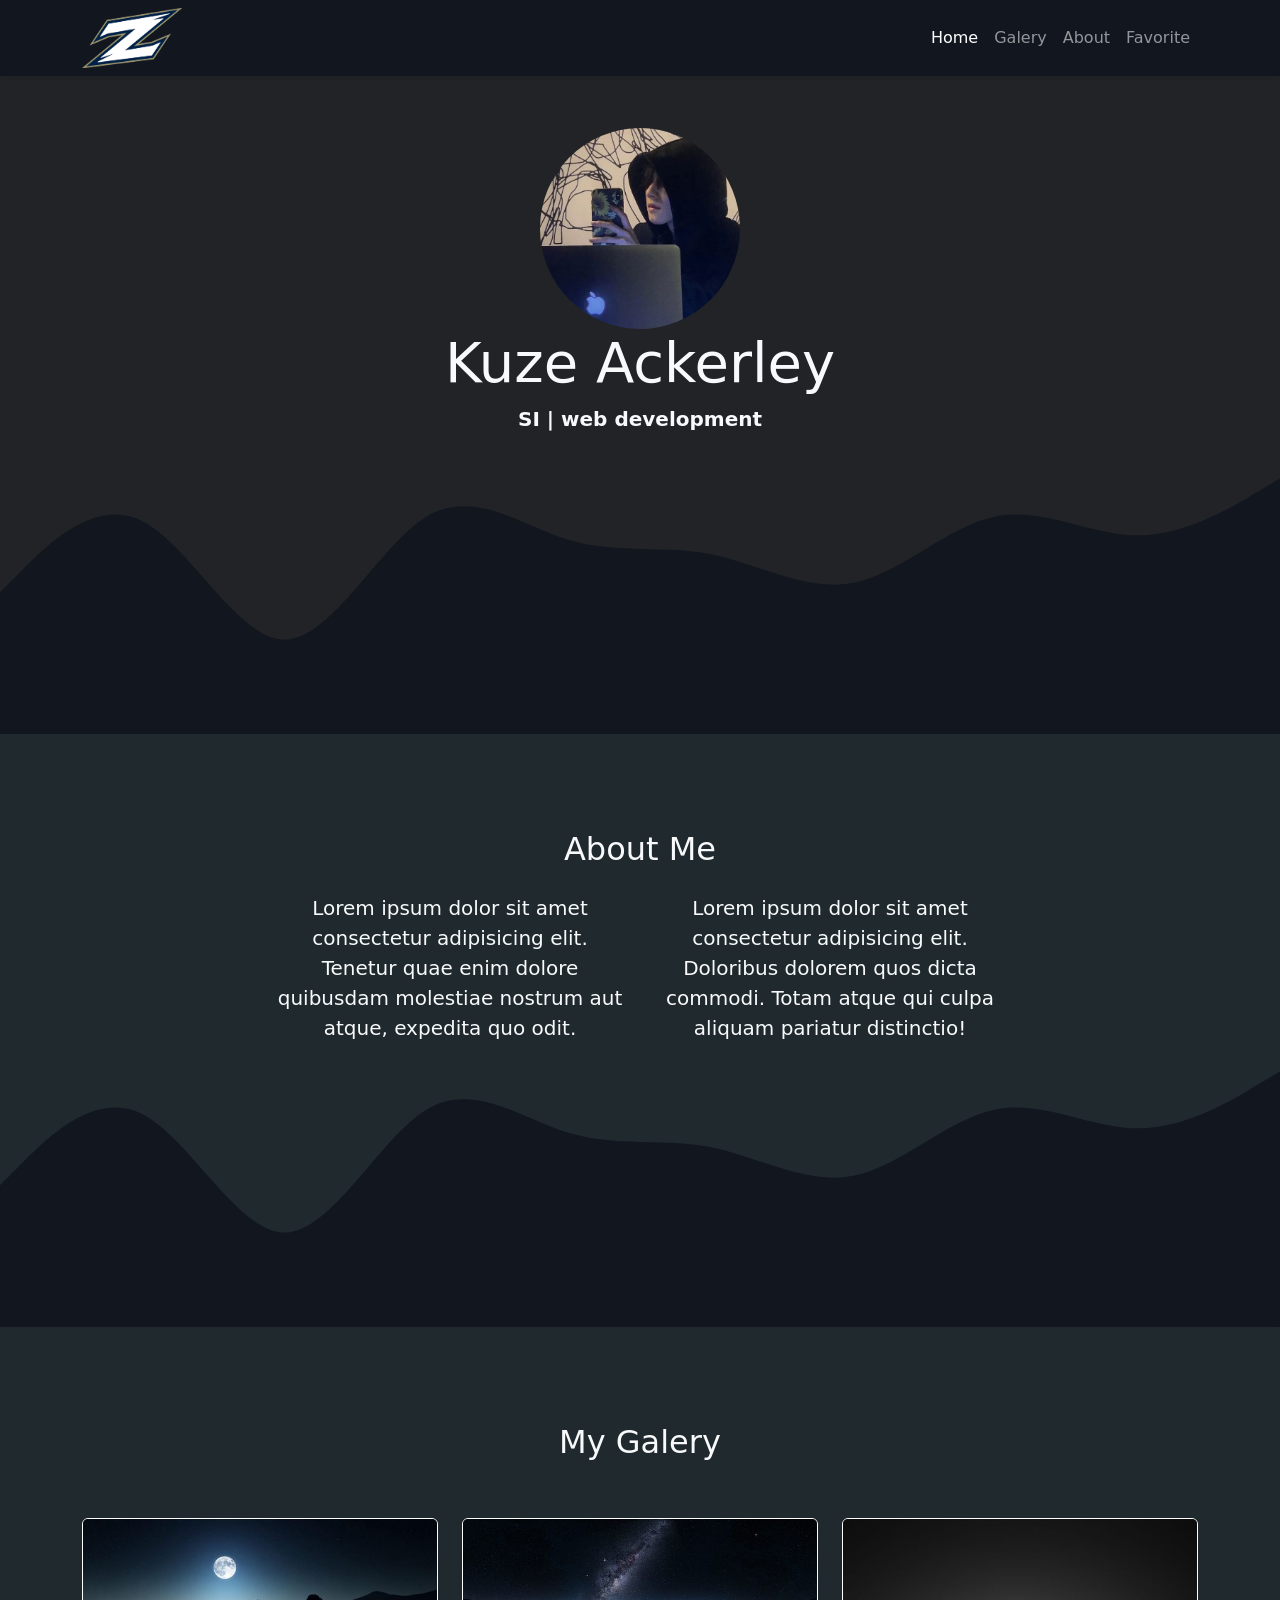
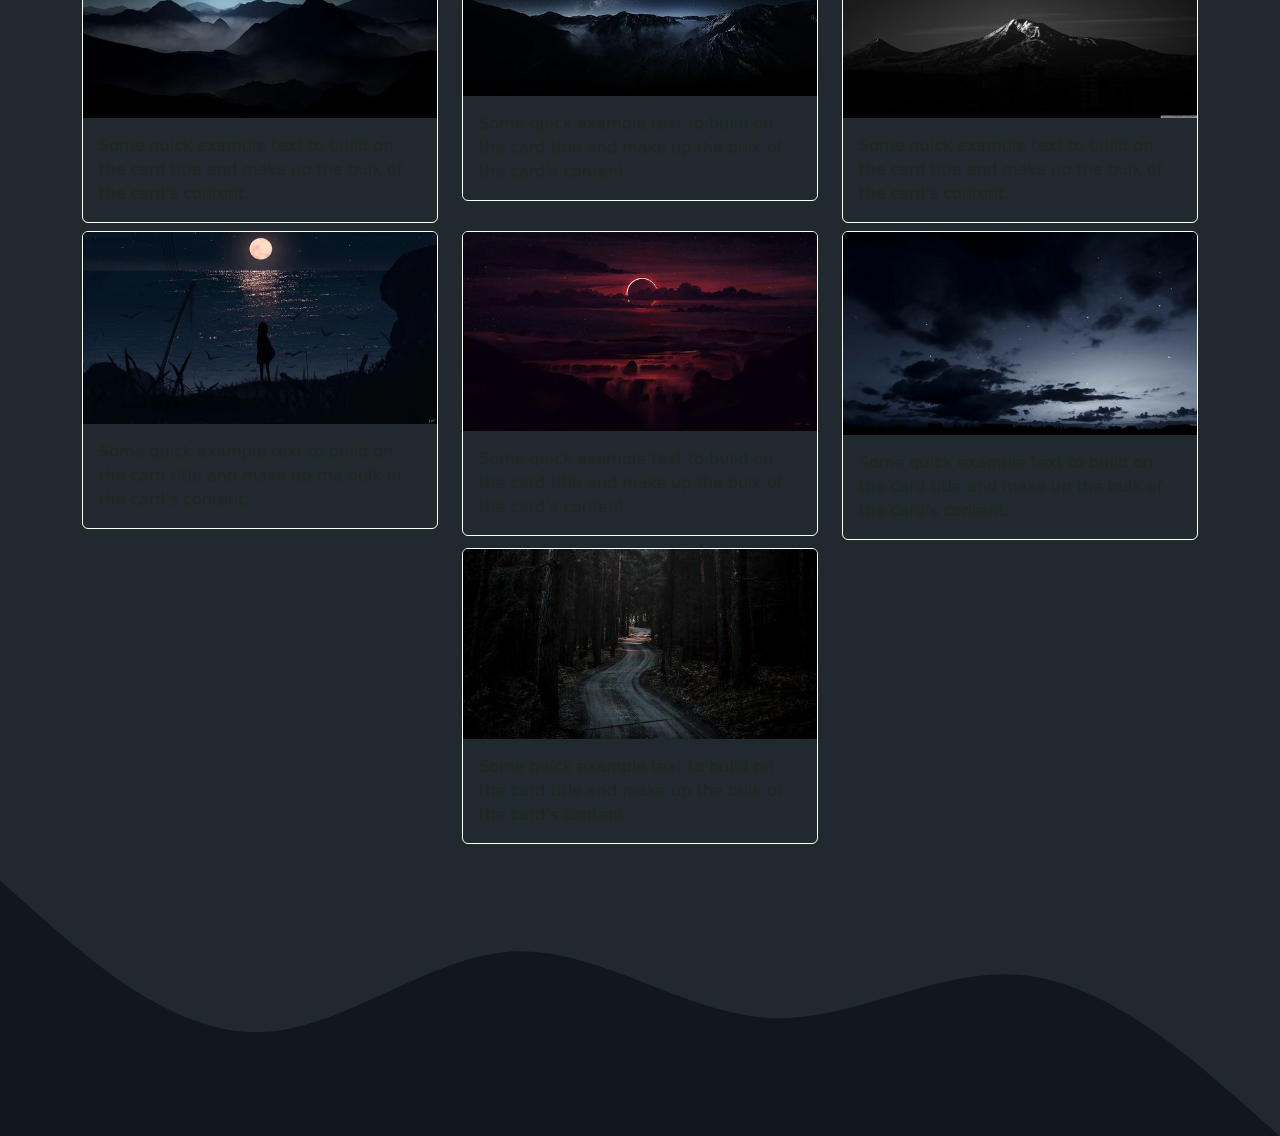
==== commit 61bd113c: "ayo" ====
--- a/index.html
+++ b/index.html
@@ -37,7 +37,7 @@
         </div>
       </div>
     </nav>
-    <section class="jumbotron mb-5 text-light">
+    <section class="jumbotron text-light">
       <img src="/image/profil.jpg" alt="agil" width="200" class="rounded-circle" />
       <h1 class="display-4">Kuze Ackerley</h1>
       <p class="lead fw-bold">SI | web development</p>
@@ -50,7 +50,7 @@
       </svg>
     </section>
     <section id="about">
-      <div class="container">
+      <div class="container text-light">
         <div class="row mb-3">
           <div class="col text-center">
             <h2>About Me</h2>
--- a/style.css
+++ b/style.css
@@ -1,4 +1,6 @@
-
+body{
+  background-color:#1f292e;
+}
 .jumbotron {
   padding-top: 8rem;
   background-color: #222327;
